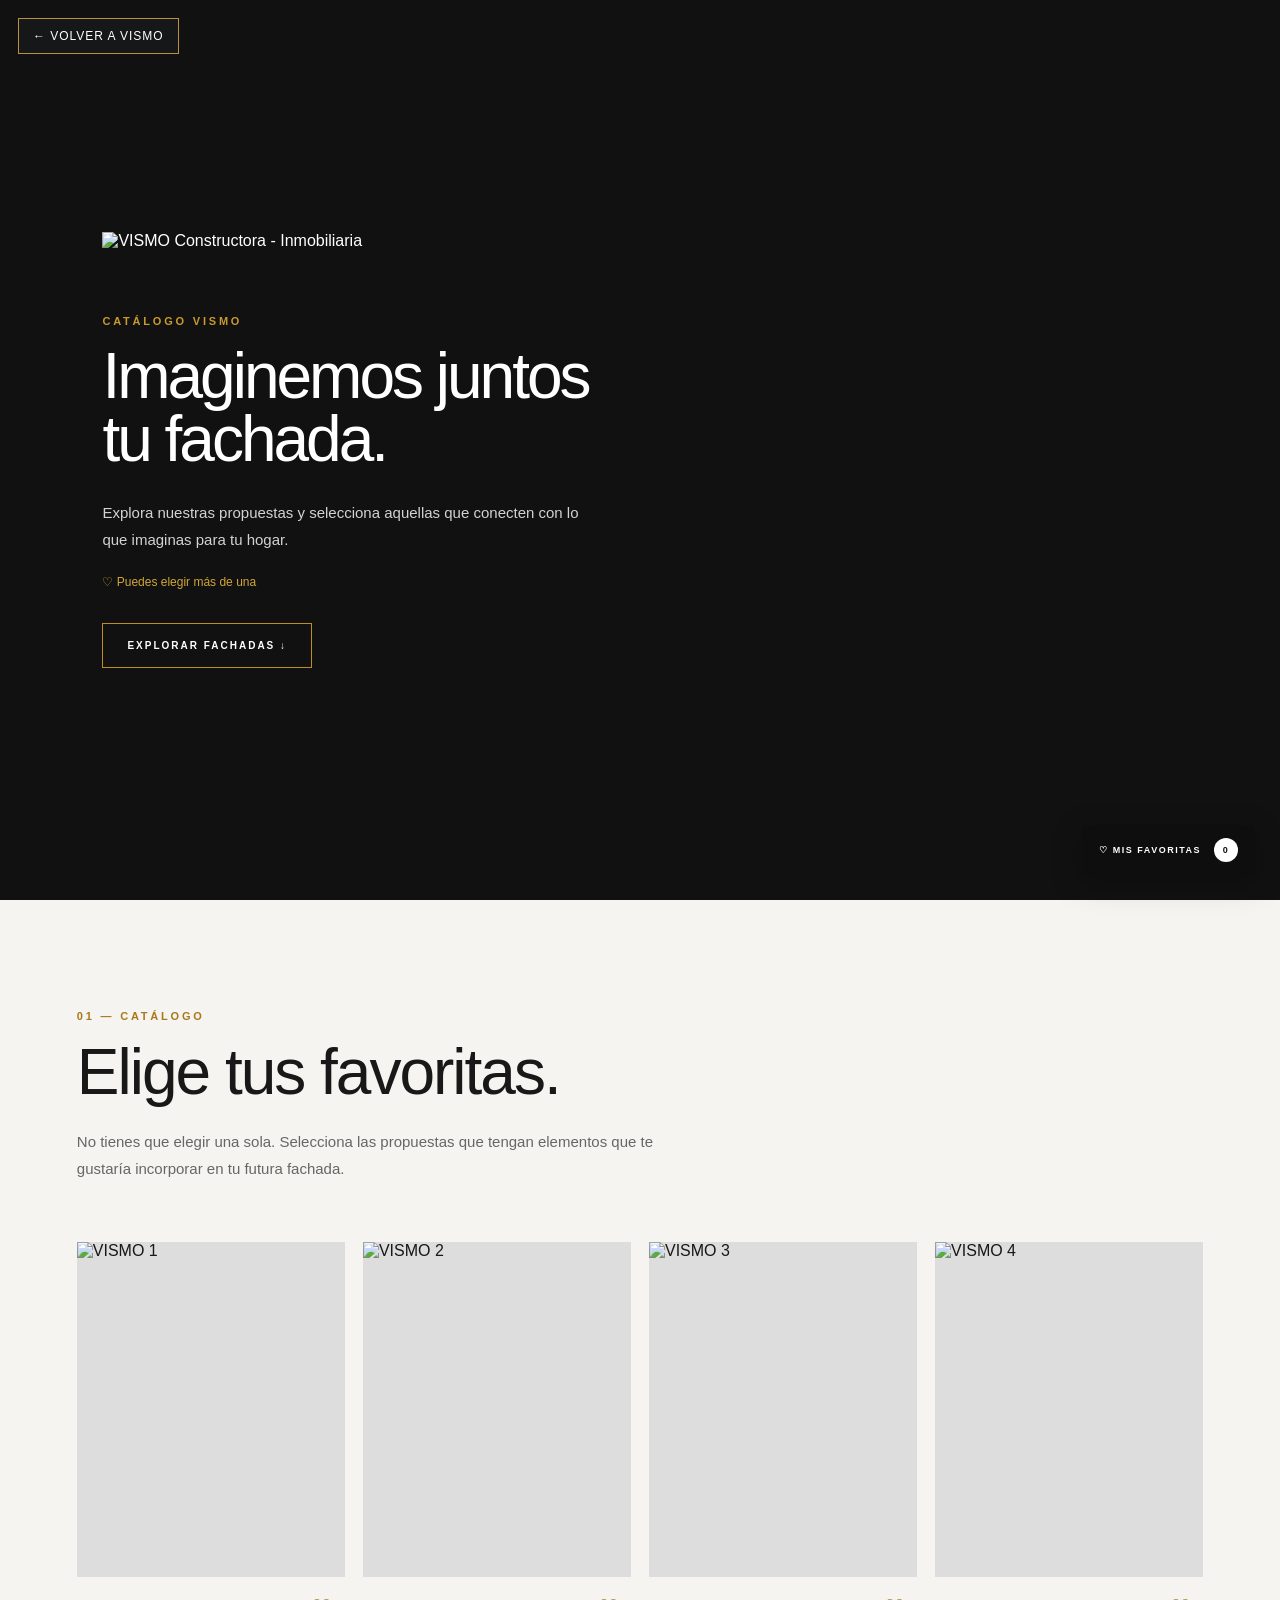
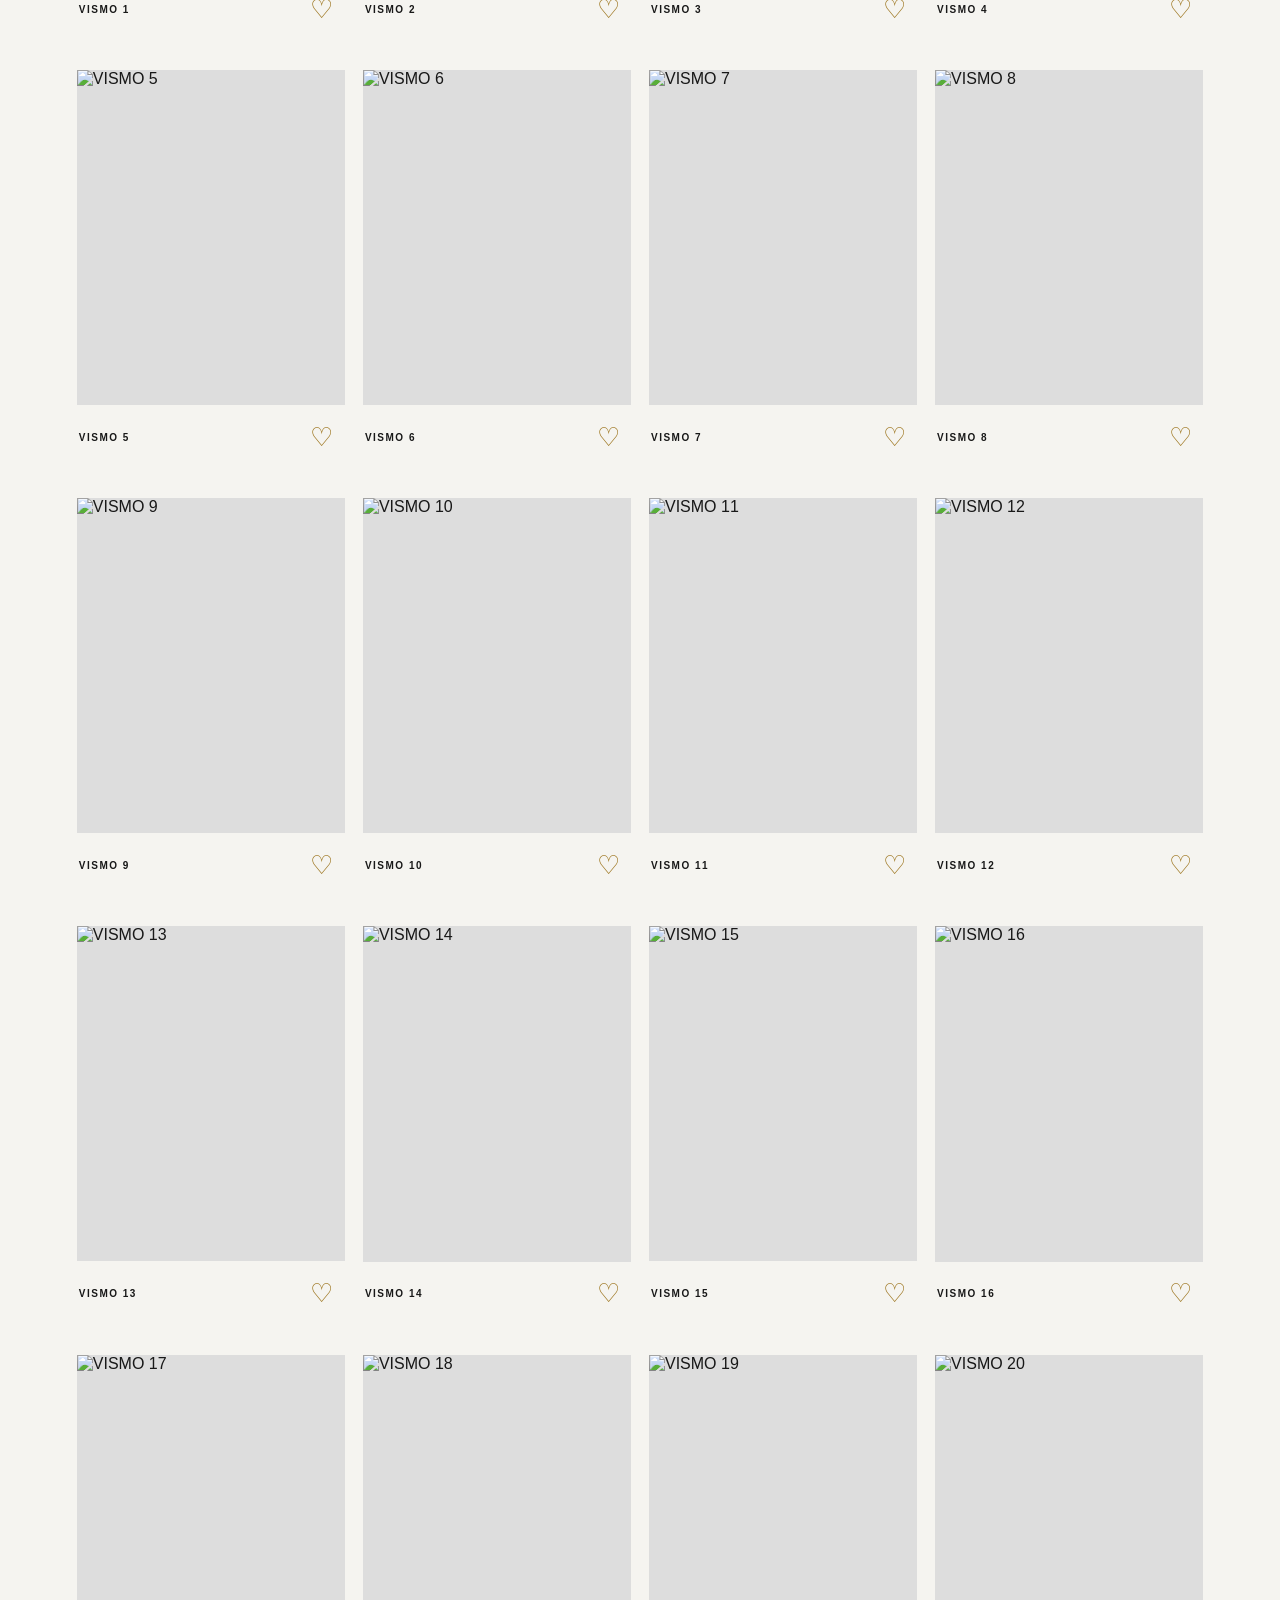
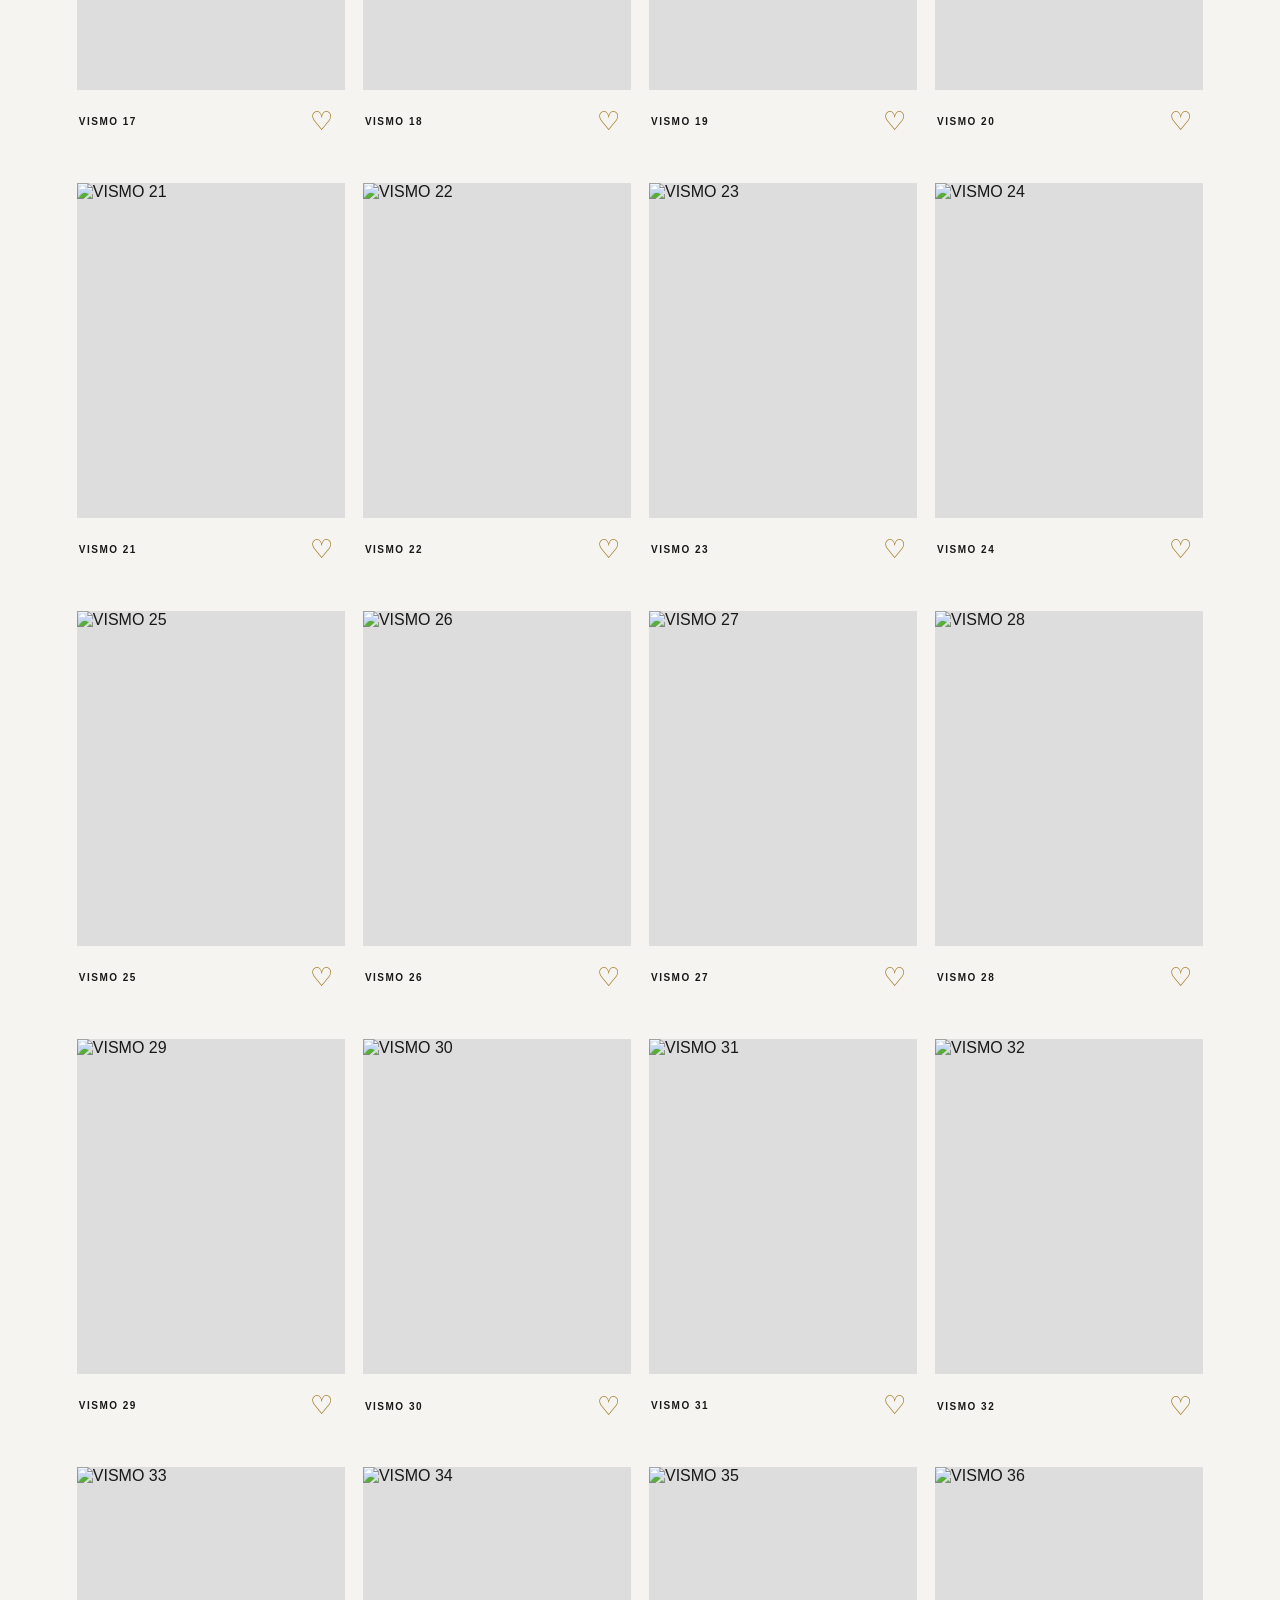
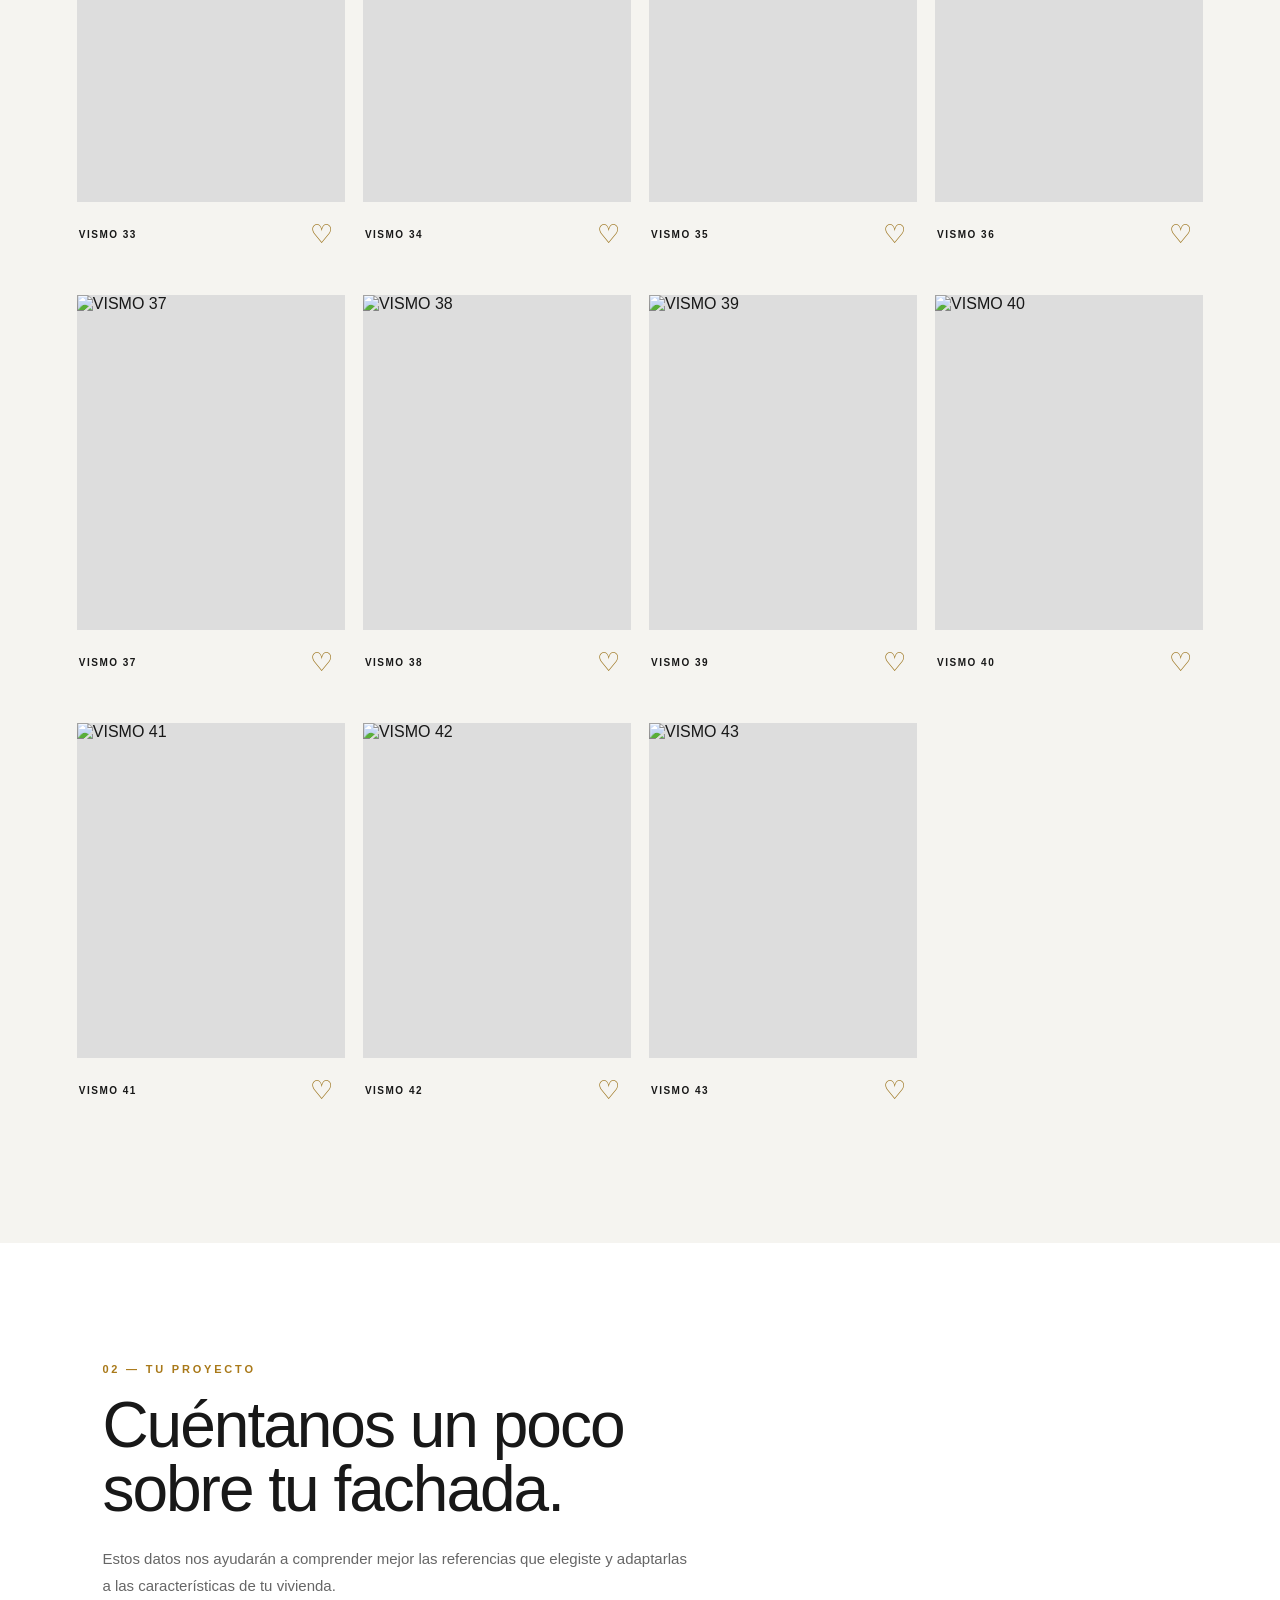
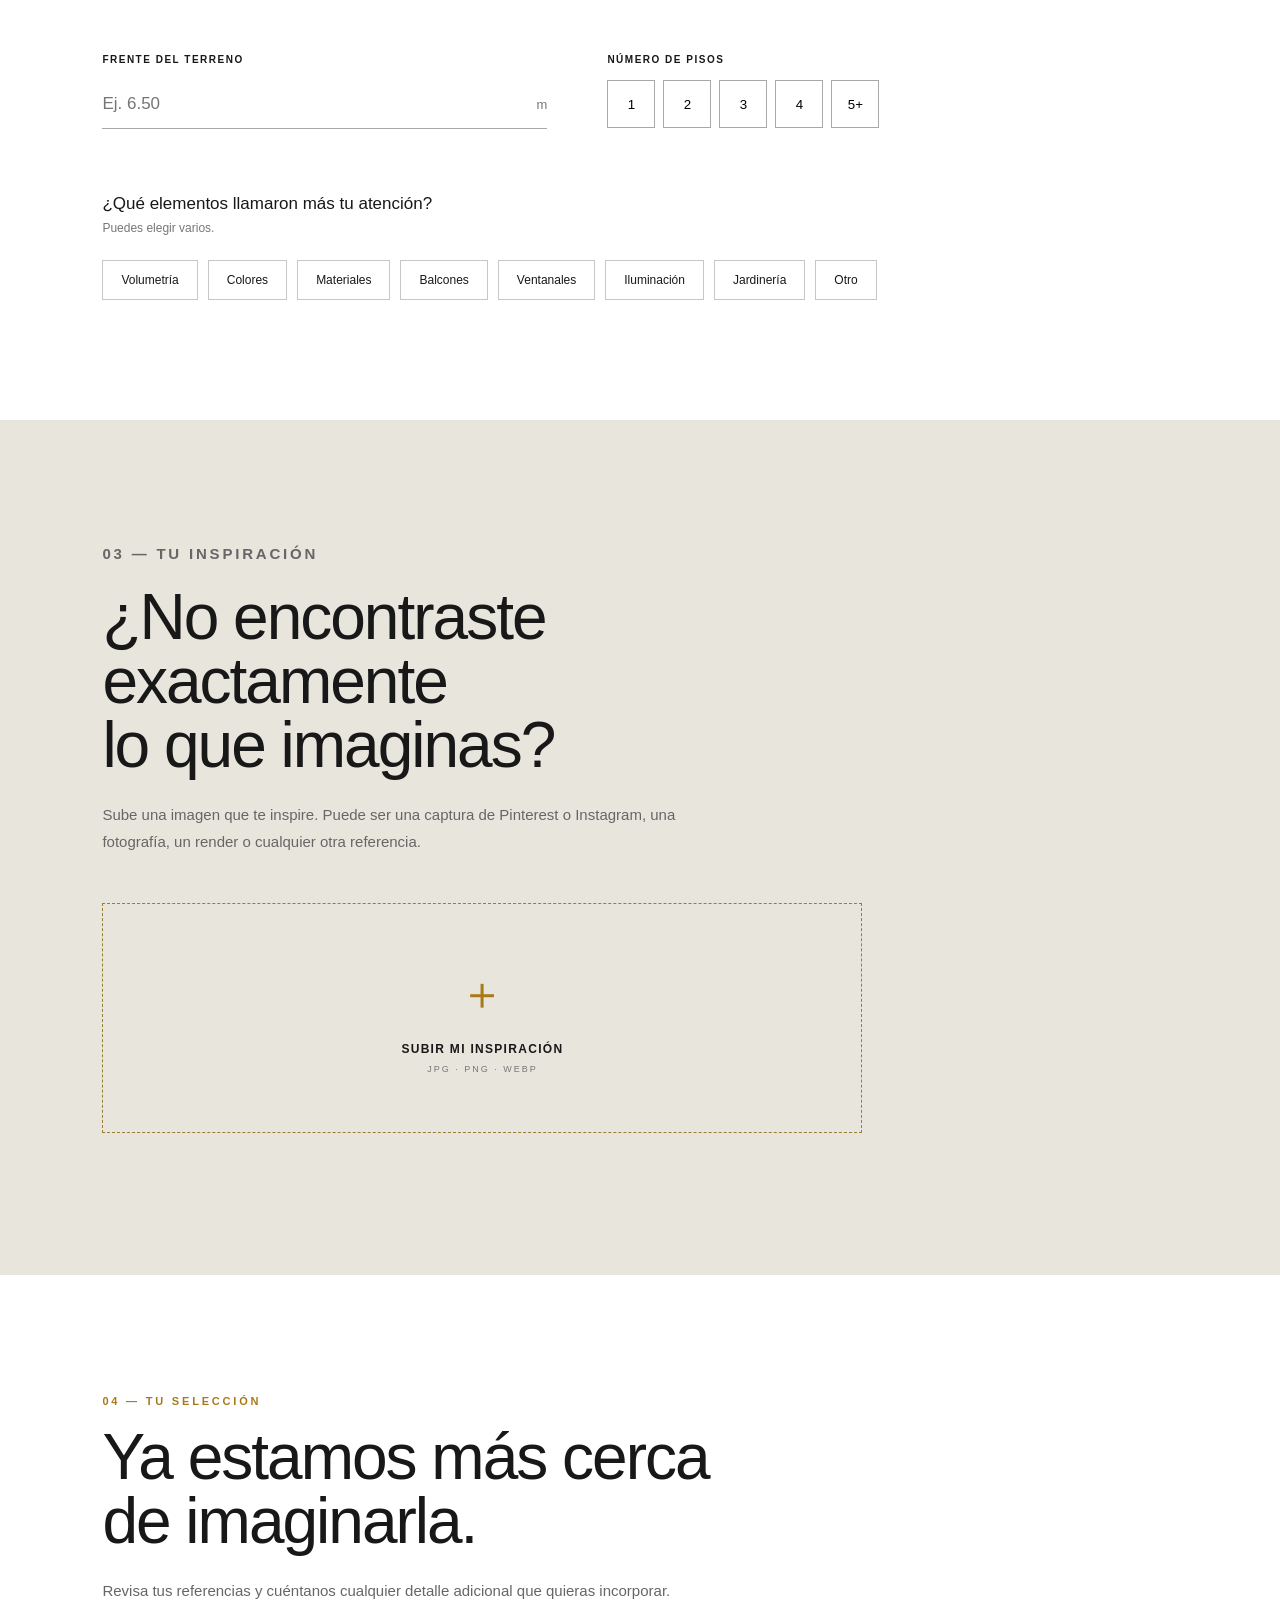
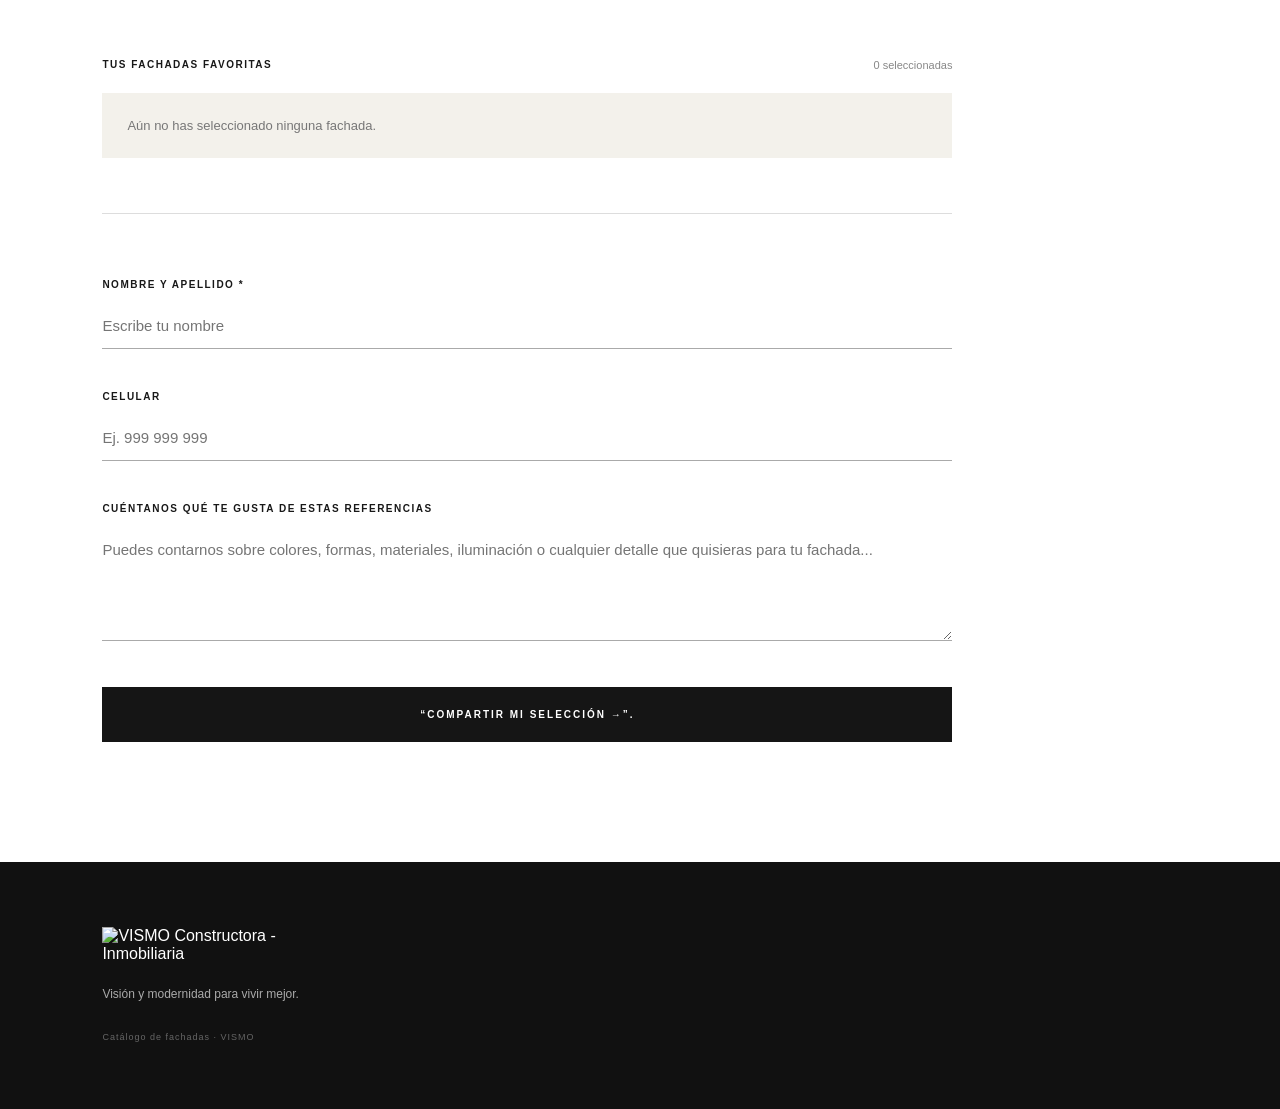
==== catalogo/index.html @ d779b37c "Add files via upload" ====
<!DOCTYPE html>
<html lang="es">

<head>
    <meta charset="UTF-8">

    <meta
        name="viewport"
        content="width=device-width, initial-scale=1.0"
    >

    <title>Catálogo de Fachadas | VISMO</title>

    <link
        rel="stylesheet"
        href="style.css"
    >
</head>


<body><a href="../web/index.html" style="position:fixed;left:18px;top:18px;z-index:9999;background:#151719;color:#fff;padding:10px 14px;text-decoration:none;font:12px Arial;letter-spacing:.08em;border:1px solid #b99042">← VOLVER A VISMO</a>


<!-- =====================================================
     PORTADA
===================================================== -->

<header class="hero">

    <div class="hero-image"></div>

    <div class="hero-overlay"></div>


    <div class="hero-content">

        <img
            src="imagenes/logo-vismo.png"
            alt="VISMO Constructora - Inmobiliaria"
            class="logo-vismo"
        >


        <p class="eyebrow">
            CATÁLOGO VISMO
        </p>


        <h1>
            Imaginemos juntos<br>
            tu fachada.
        </h1>


        <p class="hero-text">

            Explora nuestras propuestas y selecciona aquellas
            que conecten con lo que imaginas para tu hogar.

        </p>


        <p class="hero-favoritas-info">
            ♡ Puedes elegir más de una
        </p>


        <a
            href="#catalogo"
            class="btn-explorar"
        >
            EXPLORAR FACHADAS ↓
        </a>

    </div>

</header>



<main>


<!-- =====================================================
     01 — CATÁLOGO
===================================================== -->

<section
    class="catalogo"
    id="catalogo"
>

    <div class="section-heading">

        <p class="section-number">
            01 — CATÁLOGO
        </p>


        <h2>
            Elige tus favoritas.
        </h2>


        <p>

            No tienes que elegir una sola.
            Selecciona las propuestas que tengan elementos
            que te gustaría incorporar en tu futura fachada.

        </p>

    </div>


    <!-- Las fachadas se generan desde script.js -->

    <div
        class="fachadas-grid"
        id="fachadasGrid"
    ></div>

</section>



<!-- =====================================================
     02 — TU PROYECTO
===================================================== -->

<section class="proyecto">

    <div class="proyecto-container">


        <p class="section-number">
            02 — TU PROYECTO
        </p>


        <h2>
            Cuéntanos un poco<br>
            sobre tu fachada.
        </h2>


        <p class="section-description">

            Estos datos nos ayudarán a comprender mejor
            las referencias que elegiste y adaptarlas
            a las características de tu vivienda.

        </p>



        <div class="proyecto-grid">


            <!-- FRENTE -->

            <div class="campo-proyecto">

                <label for="frente">
                    Frente del terreno
                </label>


                <div class="input-medida">

                    <input
                        type="number"
                        id="frente"
                        min="1"
                        step="0.01"
                        placeholder="Ej. 6.50"
                    >

                    <span>
                        m
                    </span>

                </div>

            </div>



            <!-- PISOS -->

            <div class="campo-proyecto">

                <label>
                    Número de pisos
                </label>


                <div
                    class="pisos-opciones"
                    id="pisosOpciones"
                >

                    <button
                        type="button"
                        data-pisos="1"
                    >
                        1
                    </button>


                    <button
                        type="button"
                        data-pisos="2"
                    >
                        2
                    </button>


                    <button
                        type="button"
                        data-pisos="3"
                    >
                        3
                    </button>


                    <button
                        type="button"
                        data-pisos="4"
                    >
                        4
                    </button>


                    <button
                        type="button"
                        data-pisos="5+"
                    >
                        5+
                    </button>

                </div>

            </div>

        </div>



        <!-- PREFERENCIAS -->

        <div class="preferencias-bloque">


            <p class="preferencias-pregunta">
                ¿Qué elementos llamaron más tu atención?
            </p>


            <p class="preferencias-ayuda">
                Puedes elegir varios.
            </p>


            <div class="chips-preferencias">


                <label>

                    <input
                        type="checkbox"
                        value="Volumetría"
                    >

                    <span>
                        Volumetría
                    </span>

                </label>



                <label>

                    <input
                        type="checkbox"
                        value="Colores"
                    >

                    <span>
                        Colores
                    </span>

                </label>



                <label>

                    <input
                        type="checkbox"
                        value="Materiales"
                    >

                    <span>
                        Materiales
                    </span>

                </label>



                <label>

                    <input
                        type="checkbox"
                        value="Balcones"
                    >

                    <span>
                        Balcones
                    </span>

                </label>



                <label>

                    <input
                        type="checkbox"
                        value="Ventanales"
                    >

                    <span>
                        Ventanales
                    </span>

                </label>



                <label>

                    <input
                        type="checkbox"
                        value="Iluminación"
                    >

                    <span>
                        Iluminación
                    </span>

                </label>



                <label>

                    <input
                        type="checkbox"
                        value="Jardinería"
                    >

                    <span>
                        Jardinería
                    </span>

                </label>



                <label>

                    <input
                        type="checkbox"
                        value="Otro"
                    >

                    <span>
                        Otro
                    </span>

                </label>


            </div>

        </div>

    </div>

</section>



<!-- =====================================================
     03 — INSPIRACIÓN
===================================================== -->

<section class="referencia">

    <div class="referencia-content">


        <p class="section-number">
            03 — TU INSPIRACIÓN
        </p>


        <h2>
            ¿No encontraste exactamente<br>
            lo que imaginas?
        </h2>


        <p>

            Sube una imagen que te inspire.
            Puede ser una captura de Pinterest o Instagram,
            una fotografía, un render o cualquier otra referencia.

        </p>



        <label
            class="upload-box"
            for="imagenReferencia"
        >


            <span class="upload-icon">
                ＋
            </span>


            <span class="upload-title">
                SUBIR MI INSPIRACIÓN
            </span>


            <span class="upload-subtitle">
                JPG · PNG · WEBP
            </span>


        </label>



        <input
            type="file"
            id="imagenReferencia"
            accept="image/png,image/jpeg,image/webp"
            hidden
        >


        <div id="previewReferencia"></div>


    </div>

</section>



<!-- =====================================================
     04 — SELECCIÓN Y FORMULARIO
===================================================== -->

<section
    class="formulario-section"
    id="formulario"
>


    <div class="formulario-container">


        <p class="section-number">
            04 — TU SELECCIÓN
        </p>


        <h2>
            Ya estamos más cerca<br>
            de imaginarla.
        </h2>


        <p class="form-intro">

            Revisa tus referencias y cuéntanos cualquier
            detalle adicional que quieras incorporar.

        </p>



        <!-- FAVORITAS -->

        <div class="resumen-favoritas">


            <div class="resumen-titulo">

                <p>
                    TUS FACHADAS FAVORITAS
                </p>


                <span id="cantidadResumen">
                    0 seleccionadas
                </span>

            </div>



            <div
                class="favoritas-miniaturas"
                id="favoritasMiniaturas"
            >

                <p class="sin-favoritas">
                    Aún no has seleccionado ninguna fachada.
                </p>

            </div>

        </div>



        <!-- =================================================
             FORMULARIO BASIN
        ================================================= -->


        <form
            id="formPreferencias"
            action="https://usebasin.com/f/064ac238b4b1"
            method="POST"
            enctype="multipart/form-data"
        >


            <!-- NOMBRE -->

            <div class="campo">

                <label for="nombre">
                    Nombre y apellido *
                </label>


                <input
                    type="text"
                    id="nombre"
                    name="Nombre del cliente"
                    placeholder="Escribe tu nombre"
                    required
                >

            </div>



            <!-- CELULAR -->

            <div class="campo">

                <label for="celular">
                    Celular
                </label>


                <input
                    type="tel"
                    id="celular"
                    name="Celular"
                    placeholder="Ej. 999 999 999"
                >

            </div>



            <!-- COMENTARIO -->

            <div class="campo">

                <label for="comentario">
                    Cuéntanos qué te gusta de estas referencias
                </label>


                <textarea
                    id="comentario"
                    name="Comentarios del cliente"
                    rows="5"
                    placeholder="Puedes contarnos sobre colores, formas, materiales, iluminación o cualquier detalle que quisieras para tu fachada..."
                ></textarea>

            </div>



            <!-- DATOS QUE COMPLETARÁ JAVASCRIPT -->

            <input
                type="hidden"
                id="favoritasInput"
                name="Fachadas VISMO seleccionadas"
            >


            <input
                type="hidden"
                id="pisosInput"
                name="Número de pisos"
            >


            <input
                type="hidden"
                id="preferenciasInput"
                name="Elementos que le gustan"
            >


            <input
                type="hidden"
                id="frenteInput"
                name="Frente del terreno"
            >



            <!-- BOTÓN -->

            <button
                type="submit"
                class="btn-enviar"
            >

                “COMPARTIR MI SELECCIÓN →”.

            </button>


        </form>


    </div>

</section>


</main>



<!-- =====================================================
     BOTÓN FLOTANTE FAVORITAS
===================================================== -->

<button
    class="favoritas-flotante"
    id="favoritasFlotante"
    type="button"
>

    ♡ MIS FAVORITAS

    <span id="contadorFavoritas">
        0
    </span>

</button>



<!-- =====================================================
     MODAL FACHADA
===================================================== -->

<div
    class="modal"
    id="modal"
>


    <!-- CERRAR -->

    <button
        class="modal-cerrar"
        id="modalCerrar"
        type="button"
        aria-label="Cerrar"
    >
        ×
    </button>



    <!-- ANTERIOR -->

    <button
        class="modal-anterior"
        id="modalAnterior"
        type="button"
        aria-label="Fachada anterior"
    >
        ‹
    </button>



    <!-- CONTENIDO -->

    <div class="modal-contenido">


        <div class="modal-imagen-wrap">


            <img
                id="modalImagen"
                src=""
                alt="Fachada VISMO"
            >


            <!-- LOGO COMPLETO VISMO -->

            <img
                src="imagenes/logo-vismo.png"
                alt="VISMO"
                class="marca-modal"
            >


        </div>



        <p id="modalNumero"></p>



        <button
            class="modal-favorita"
            id="modalFavorita"
            type="button"
        >

            ♡ AGREGAR A FAVORITAS

        </button>


    </div>



    <!-- SIGUIENTE -->

    <button
        class="modal-siguiente"
        id="modalSiguiente"
        type="button"
        aria-label="Siguiente fachada"
    >
        ›
    </button>


</div>



<!-- =====================================================
     FOOTER
===================================================== -->

<footer>


    <img
        src="imagenes/logo-vismo.png"
        alt="VISMO Constructora - Inmobiliaria"
        class="footer-logo-img"
    >


    <p>
        Visión y modernidad para vivir mejor.
    </p>


    <small>
        Catálogo de fachadas · VISMO
    </small>


</footer>



<!-- =====================================================
     JAVASCRIPT
===================================================== -->

<script src="script.js"></script>


</body>

</html>
---- catalogo/style.css ----
/* =========================================================
   VISMO — CATÁLOGO DE FACHADAS
========================================================= */

* {
    margin: 0;
    padding: 0;
    box-sizing: border-box;
}

html {
    scroll-behavior: smooth;
}

body {
    font-family: Arial, Helvetica, sans-serif;
    background: #f5f4f0;
    color: #181818;
    overflow-x: hidden;
}

button,
input,
textarea {
    font-family: inherit;
}


/* =========================================================
   PORTADA
========================================================= */

.hero {
    position: relative;
    width: 100%;
    min-height: 100vh;

    display: flex;
    align-items: center;

    padding: 60px 8%;

    background: #111;
    color: #fff;

    overflow: hidden;
}

.hero-image {
    position: absolute;

    top: 0;
    right: 0;

    width: 72%;
    height: 100%;

    background-image: url("imagenes/portada-fachada.png");
    background-size: cover;
    background-position: center;
    background-repeat: no-repeat;

    z-index: 1;
}

.hero-overlay {
    position: absolute;
    inset: 0;

    z-index: 2;

    background:
        linear-gradient(
            90deg,
            #111 0%,
            #111 25%,
            rgba(17,17,17,.98) 32%,
            rgba(17,17,17,.90) 39%,
            rgba(17,17,17,.66) 48%,
            rgba(17,17,17,.25) 61%,
            rgba(17,17,17,.05) 78%,
            rgba(17,17,17,0) 100%
        );
}

.hero-content {
    position: relative;

    z-index: 3;

    width: 46%;
    max-width: 650px;
}

.logo-vismo {
    display: block;

    width: 270px;
    max-width: 75%;
    height: auto;

    margin-bottom: 65px;
}

.eyebrow,
.section-number {
    font-size: 11px;
    font-weight: 600;

    letter-spacing: 2.8px;

    margin-bottom: 18px;
}

.hero .eyebrow {
    color: #c99a2e;
}

.hero h1 {
    max-width: 620px;

    font-size: clamp(48px, 5vw, 76px);
    line-height: .98;

    font-weight: 400;

    letter-spacing: -3px;

    margin-bottom: 30px;
}

.hero-text {
    max-width: 510px;

    color: #d3d3d3;

    font-size: 15px;
    line-height: 1.75;

    margin-bottom: 22px;
}

.hero-favoritas-info {
    color: #d2a637;

    font-size: 12px;

    margin-bottom: 34px;
}

.btn-explorar {
    display: inline-block;

    padding: 16px 24px;

    border: 1px solid #bd8d22;

    color: #fff;

    text-decoration: none;

    font-size: 10px;
    font-weight: 600;

    letter-spacing: 2px;

    transition: .25s;
}

.btn-explorar:hover {
    background: #bd8d22;
    color: #111;
}


/* =========================================================
   TÍTULOS GENERALES
========================================================= */

.section-number {
    color: #a97919;
}

.section-heading h2,
.proyecto h2,
.referencia h2,
.formulario-section h2 {
    font-size: clamp(42px, 5vw, 68px);

    line-height: 1;

    font-weight: 400;

    letter-spacing: -2px;

    margin-bottom: 24px;
}

.section-heading > p:last-child,
.section-description,
.referencia-content > p,
.form-intro {
    max-width: 590px;

    color: #666;

    font-size: 15px;
    line-height: 1.8;
}


/* =========================================================
   CATÁLOGO
========================================================= */

.catalogo {
    padding: 110px 6% 130px;

    background: #f5f4f0;
}

.section-heading {
    max-width: 720px;

    margin-bottom: 60px;
}

.fachadas-grid {
    display: grid;

    grid-template-columns:
        repeat(4, minmax(0, 1fr));

    gap: 38px 18px;
}

.fachada-card {
    min-width: 0;
}

.fachada-imagen {
    position: relative;

    width: 100%;

    aspect-ratio: 4 / 5;

    overflow: hidden;

    background: #ddd;

    cursor: pointer;
}

.fachada-imagen .imagen-fachada {
    display: block;

    width: 100%;
    height: 100%;

    object-fit: cover;

    transition: transform .45s ease;
}

.fachada-imagen:hover .imagen-fachada {
    transform: scale(1.025);
}


/* MARCA PEQUEÑA DEL CATÁLOGO */

.fachada-imagen .marca-agua {
    position: absolute;

    top: 14px;
    right: 14px;

    width: 38px;
    height: auto;

    object-fit: contain;

    opacity: .85;

    pointer-events: none;

    z-index: 5;
}

.fachada-info {
    min-height: 55px;

    display: flex;

    align-items: center;
    justify-content: space-between;

    padding: 9px 2px 0;
}

.fachada-numero {
    font-size: 10px;

    font-weight: 600;

    letter-spacing: 1.5px;
}

.btn-corazon {
    width: 42px;
    height: 42px;

    border: 0;

    background: transparent;

    color: #9a7118;

    font-size: 26px;

    cursor: pointer;

    transition: transform .2s ease;
}

.btn-corazon:hover {
    transform: scale(1.15);
}


/* =========================================================
   TU PROYECTO
========================================================= */

.proyecto {
    padding: 120px 8%;

    background: #fff;
}

.proyecto-container {
    max-width: 950px;
}

.section-description {
    margin-bottom: 55px;
}

.proyecto-grid {
    display: grid;

    grid-template-columns:
        repeat(2, minmax(0, 1fr));

    gap: 30px 60px;

    margin-bottom: 65px;
}

.campo-proyecto label {
    display: block;

    margin-bottom: 15px;

    font-size: 10px;
    font-weight: 600;

    letter-spacing: 1.5px;

    text-transform: uppercase;
}

.input-medida {
    display: flex;

    align-items: center;

    border-bottom: 1px solid #aaa;
}

.input-medida input {
    flex: 1;

    min-width: 0;

    padding: 14px 0;

    border: 0;
    outline: none;

    background: transparent;

    font-size: 17px;
}

.input-medida span {
    color: #777;

    font-size: 13px;
}


/* PISOS */

.pisos-opciones {
    display: flex;

    gap: 8px;
}

.pisos-opciones button {
    width: 48px;
    height: 48px;

    border: 1px solid #aaa;

    background: transparent;

    cursor: pointer;

    transition: .2s;
}

.pisos-opciones button:hover,
.pisos-opciones button.activo {
    border-color: #a97919;

    background: #a97919;

    color: #fff;
}


/* PREFERENCIAS */

.preferencias-pregunta {
    font-size: 17px;

    margin-bottom: 7px;
}

.preferencias-ayuda {
    color: #777;

    font-size: 12px;

    margin-bottom: 25px;
}

.chips-preferencias {
    display: flex;

    flex-wrap: wrap;

    gap: 10px;
}

.chips-preferencias label {
    cursor: pointer;
}

.chips-preferencias input {
    display: none;
}

.chips-preferencias span {
    display: inline-block;

    padding: 12px 18px;

    border: 1px solid #c7c7c7;

    font-size: 12px;

    transition: .2s;
}

.chips-preferencias input:checked + span {
    background: #181818;

    border-color: #181818;

    color: #fff;
}


/* =========================================================
   TU INSPIRACIÓN
========================================================= */

.referencia {
    padding: 120px 8%;

    background: #e8e5dd;
}

.referencia-content {
    max-width: 760px;
}

.upload-box {
    width: 100%;

    min-height: 230px;

    margin-top: 48px;

    padding: 30px;

    border: 1px dashed #9c7b32;

    display: flex;

    flex-direction: column;

    align-items: center;
    justify-content: center;

    text-align: center;

    cursor: pointer;

    transition: .25s;
}

.upload-box:hover {
    background: rgba(255,255,255,.35);
}

.upload-icon {
    color: #a97919;

    font-size: 46px;

    margin-bottom: 17px;
}

.upload-title {
    font-size: 12px;

    font-weight: 600;

    letter-spacing: 1.3px;

    margin-bottom: 8px;
}

.upload-subtitle {
    color: #777;

    font-size: 9px;

    letter-spacing: 2px;
}

#previewReferencia {
    margin-top: 22px;
}

#previewReferencia img {
    display: block;

    max-width: 300px;
    max-height: 360px;

    object-fit: cover;
}


/* =========================================================
   FORMULARIO
========================================================= */

.formulario-section {
    padding: 120px 8%;

    background: #fff;
}

.formulario-container {
    max-width: 850px;
}

.form-intro {
    margin-bottom: 55px;
}


/* =========================================================
   RESUMEN DE FAVORITAS
========================================================= */

.resumen-favoritas {
    margin-bottom: 65px;

    padding-bottom: 55px;

    border-bottom: 1px solid #ddd;
}

.resumen-titulo {
    display: flex;

    justify-content: space-between;

    gap: 20px;

    margin-bottom: 22px;
}

.resumen-titulo p {
    font-size: 10px;

    font-weight: 600;

    letter-spacing: 1.5px;
}

.resumen-titulo span {
    color: #888;

    font-size: 11px;
}

.favoritas-miniaturas {
    display: grid;

    grid-template-columns:
        repeat(4, minmax(0, 1fr));

    gap: 12px;
}

.sin-favoritas {
    grid-column: 1 / -1;

    padding: 25px;

    background: #f3f1eb;

    color: #777;

    font-size: 13px;
}

.favorita-mini {
    position: relative;

    aspect-ratio: 4 / 5;

    overflow: hidden;

    background: #ddd;
}

.favorita-mini img {
    width: 100%;
    height: 100%;

    object-fit: cover;
}

.favorita-mini-numero {
    position: absolute;

    left: 8px;
    bottom: 8px;

    padding: 6px 8px;

    background: rgba(0,0,0,.72);

    color: #fff;

    font-size: 9px;

    letter-spacing: 1px;
}

.quitar-favorita {
    position: absolute;

    top: 7px;
    right: 7px;

    width: 27px;
    height: 27px;

    border: 0;
    border-radius: 50%;

    background: rgba(255,255,255,.92);

    color: #111;

    cursor: pointer;
}


/* =========================================================
   CAMPOS DEL FORMULARIO
========================================================= */

.campo {
    margin-bottom: 42px;
}

.campo label {
    display: block;

    margin-bottom: 13px;

    font-size: 10px;
    font-weight: 600;

    letter-spacing: 1.5px;

    text-transform: uppercase;
}

.campo input,
.campo textarea {
    width: 100%;

    padding: 14px 0;

    border: 0;

    border-bottom: 1px solid #aaa;

    outline: none;

    background: transparent;

    color: #181818;

    font-size: 15px;
}

.campo input:focus,
.campo textarea:focus {
    border-bottom-color: #a97919;
}

.campo textarea {
    resize: vertical;
}

.btn-enviar {
    width: 100%;

    padding: 22px 25px;

    border: 0;

    background: #151515;

    color: #fff;

    font-size: 10px;

    font-weight: 600;

    letter-spacing: 2px;

    cursor: pointer;

    transition: .25s;
}

.btn-enviar:hover {
    background: #b88920;

    color: #111;
}

.btn-enviar:disabled {
    opacity: .55;

    cursor: wait;
}


/* =========================================================
   BOTÓN FLOTANTE FAVORITAS
========================================================= */

.favoritas-flotante {
    position: fixed;

    right: 25px;
    bottom: 25px;

    z-index: 500;

    padding: 13px 17px;

    border: 0;

    background: rgba(15,15,15,.95);

    color: #fff;

    box-shadow:
        0 8px 30px rgba(0,0,0,.25);

    font-size: 9px;

    font-weight: 600;

    letter-spacing: 1.5px;

    cursor: pointer;
}

.favoritas-flotante span {
    display: inline-flex;

    min-width: 24px;
    height: 24px;

    margin-left: 9px;

    align-items: center;
    justify-content: center;

    border-radius: 50%;

    background: #fff;

    color: #151515;
}


/* =========================================================
   MODAL — FACHADA ABIERTA
========================================================= */

.modal {
    position: fixed;

    inset: 0;

    z-index: 1000;

    display: none;

    align-items: center;
    justify-content: center;

    background: rgba(10,10,10,.97);
}

.modal.abierto {
    display: flex;
}

.modal-contenido {
    width: min(80%, 760px);

    max-height: 92vh;

    text-align: center;

    color: #fff;
}

.modal-imagen-wrap {
    position: relative;

    display: inline-block;

    max-width: 100%;
}

.modal-contenido #modalImagen {
    display: block;

    max-width: 100%;

    max-height: 74vh;

    object-fit: contain;
}


/* =========================================================
   LOGO VISMO EN FACHADA ABIERTA
   ABAJO Y CENTRADO
========================================================= */

.marca-modal {
    position: absolute;

    bottom: 15px;
    top: auto;

    left: 50%;
    right: auto;

    transform: translateX(-50%);

    width: 180px;
    height: auto;

    object-fit: contain;

    opacity: .85;

    pointer-events: none;

    z-index: 20;
}


#modalNumero {
    margin-top: 14px;

    font-size: 10px;

    letter-spacing: 2px;
}

.modal-cerrar {
    position: absolute;

    top: 20px;
    right: 28px;

    border: 0;

    background: transparent;

    color: #fff;

    font-size: 40px;

    cursor: pointer;
}

.modal-anterior,
.modal-siguiente {
    position: absolute;

    top: 50%;

    transform: translateY(-50%);

    padding: 20px;

    border: 0;

    background: transparent;

    color: #fff;

    font-size: 58px;

    cursor: pointer;
}

.modal-anterior {
    left: 15px;
}

.modal-siguiente {
    right: 15px;
}

.modal-favorita {
    margin-top: 17px;

    padding: 13px 20px;

    border: 1px solid #777;

    background: transparent;

    color: #fff;

    font-size: 9px;

    font-weight: 600;

    letter-spacing: 1.5px;

    cursor: pointer;
}


/* =========================================================
   PANTALLA DE AGRADECIMIENTO
========================================================= */

.gracias {
    max-width: 680px;

    padding: 30px 0 50px;
}

.gracias-simbolo {
    width: 58px;
    height: 58px;

    display: flex;

    align-items: center;
    justify-content: center;

    margin: 35px 0;

    border: 1px solid #b88920;

    border-radius: 50%;

    color: #b88920;

    font-size: 24px;
}

.gracias h2 {
    margin-bottom: 35px;
}

.gracias-texto {
    max-width: 570px;

    margin-bottom: 15px;

    color: #666;

    font-size: 15px;

    line-height: 1.8;
}

.gracias-seleccion {
    margin: 45px 0;

    padding: 25px 0;

    border-top: 1px solid #ddd;

    border-bottom: 1px solid #ddd;
}

.gracias-seleccion span {
    display: block;

    margin-bottom: 12px;

    color: #a97919;

    font-size: 9px;

    font-weight: 600;

    letter-spacing: 2px;
}

.gracias-seleccion strong {
    font-size: 14px;

    font-weight: 500;

    line-height: 1.8;
}

.gracias-frase {
    margin-top: 13px;

    color: #888;

    font-size: 11px;
}


/* POR SEGURIDAD:
   NO MOSTRAR LOGO EN LA PANTALLA FINAL */

.gracias-logo {
    display: none !important;
}


/* =========================================================
   FOOTER
========================================================= */

footer {
    padding: 65px 8%;

    background: #111;

    color: #fff;
}

.footer-logo-img {
    display: block;

    width: 200px;

    margin-bottom: 24px;
}

footer > p {
    margin-bottom: 25px;

    color: #aaa;

    font-size: 12px;
}

footer small {
    color: #666;

    font-size: 9px;

    letter-spacing: 1px;
}


/* =========================================================
   TABLET
========================================================= */

@media (max-width: 1000px) {

    .hero-content {
        width: 55%;
    }

    .fachadas-grid {
        grid-template-columns:
            repeat(3, minmax(0, 1fr));
    }

}


/* =========================================================
   CELULAR
========================================================= */

@media (max-width: 700px) {

    .hero {
        min-height: 100svh;

        align-items: flex-end;

        padding:
            30px 22px 65px;
    }


    .hero-image {
        left: 0;

        width: 100%;
        height: 62%;

        background-position:
            67% center;
    }


    .hero-overlay {
        background:
            linear-gradient(
                0deg,
                #111 0%,
                #111 37%,
                rgba(17,17,17,.98) 43%,
                rgba(17,17,17,.82) 52%,
                rgba(17,17,17,.28) 70%,
                rgba(17,17,17,.05) 100%
            );
    }


    .hero-content {
        width: 100%;
    }


    .logo-vismo {
        width: 190px;

        margin-bottom: 35px;
    }


    .hero h1 {
        font-size:
            clamp(42px, 12vw, 57px);

        letter-spacing: -2px;
    }


    .hero-text {
        font-size: 13px;
    }


    /* CATÁLOGO */

    .catalogo {
        padding:
            80px 16px 100px;
    }


    .section-heading h2,
    .proyecto h2,
    .referencia h2,
    .formulario-section h2 {

        font-size: 42px;

        letter-spacing: -1.5px;
    }


    .fachadas-grid {
        grid-template-columns:
            repeat(2, minmax(0, 1fr));

        gap: 27px 9px;
    }


    .fachada-imagen .marca-agua {
        top: 9px;
        right: 9px;

        width: 29px;
    }


    /* PROYECTO */

    .proyecto,
    .referencia,
    .formulario-section {

        padding:
            85px 22px;
    }


    .proyecto-grid {
        grid-template-columns: 1fr;

        gap: 40px;

        margin-bottom: 55px;
    }


    .chips-preferencias {
        gap: 7px;
    }


    .chips-preferencias span {
        padding: 11px 13px;

        font-size: 11px;
    }


    /* FAVORITAS */

    .favoritas-miniaturas {
        grid-template-columns:
            repeat(3, minmax(0, 1fr));
    }


    .favoritas-flotante {
        left: 18px;
        right: 18px;
        bottom: 18px;

        width:
            calc(100% - 36px);

        text-align: center;
    }


    /* MODAL */

    .modal-contenido {
        width: 88%;
    }


    .modal-anterior,
    .modal-siguiente {

        padding: 7px;

        font-size: 42px;
    }


    .modal-anterior {
        left: 1px;
    }


    .modal-siguiente {
        right: 1px;
    }


    /* LOGO VISMO EN MODAL MÓVIL */

    .marca-modal {
        bottom: 12px;

        width: 135px;
    }


    /* FOOTER */

    footer {
        padding:
            60px 22px 110px;
    }

}
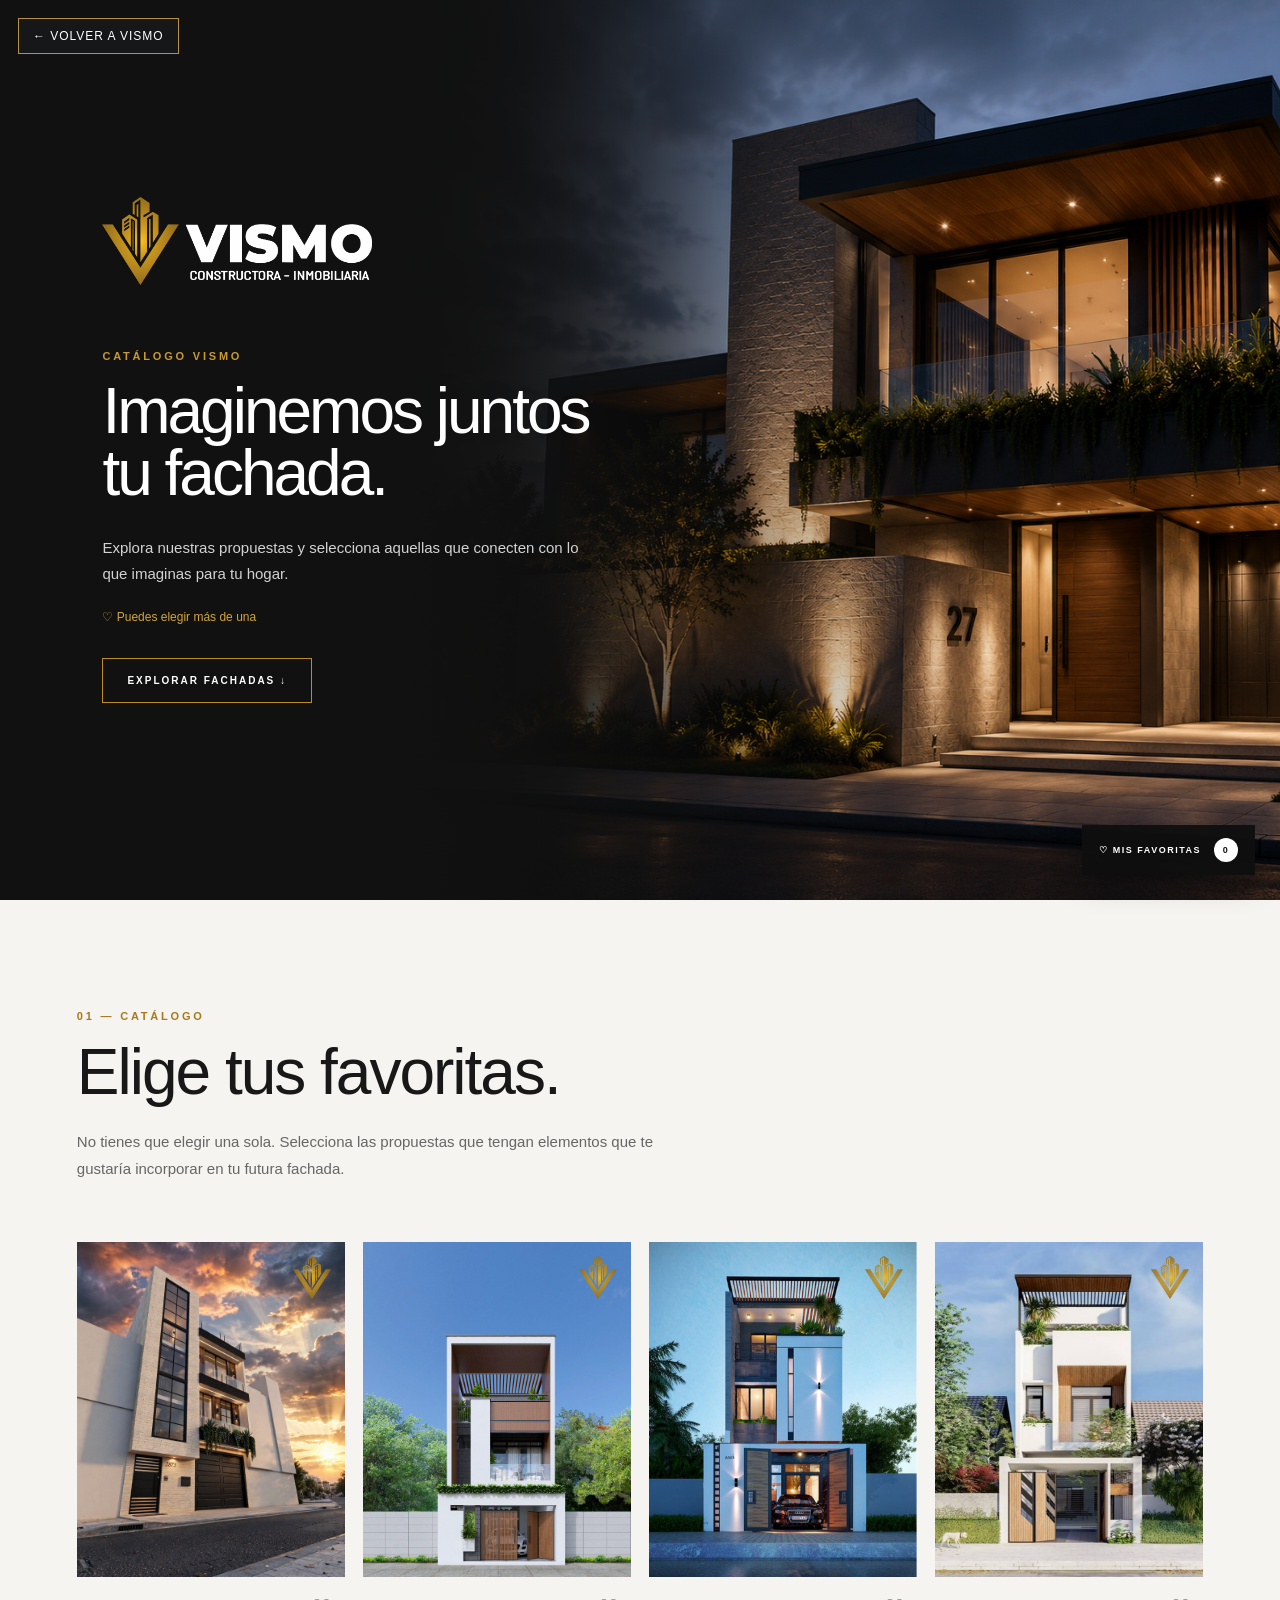
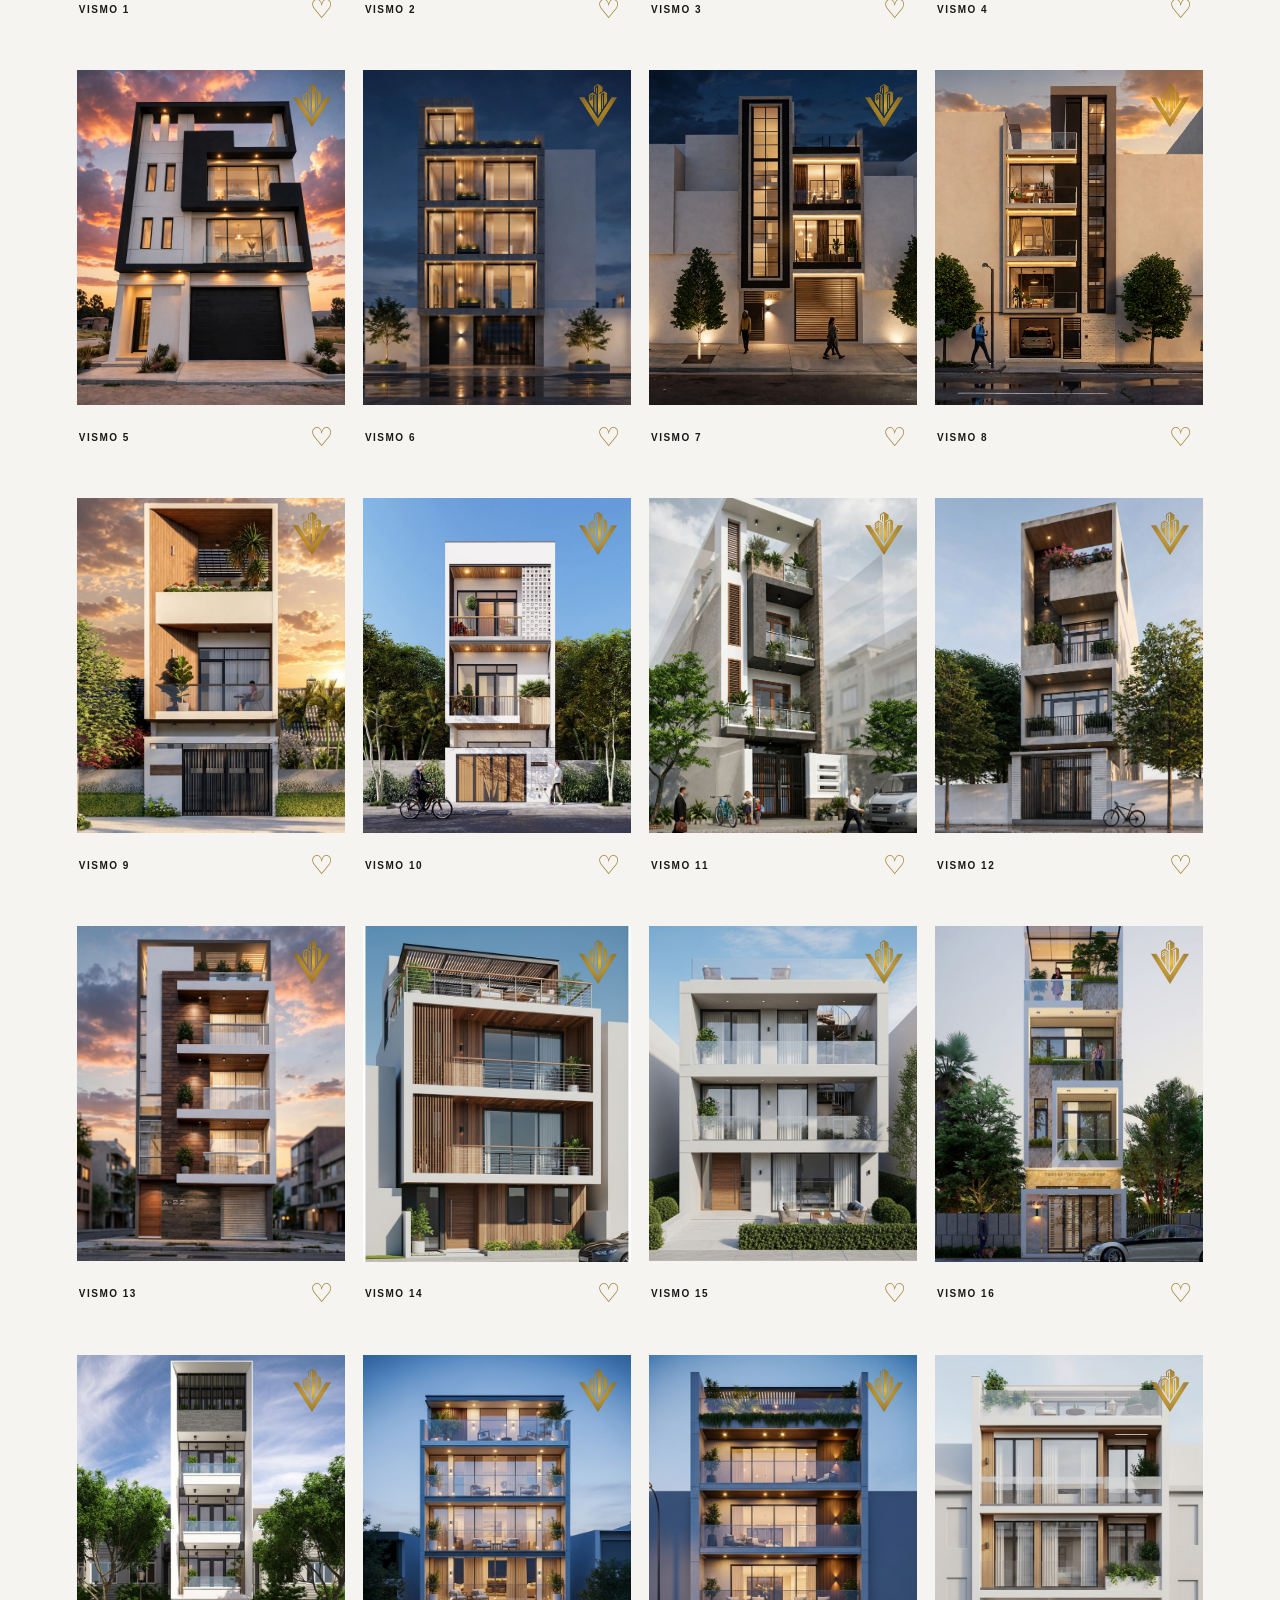
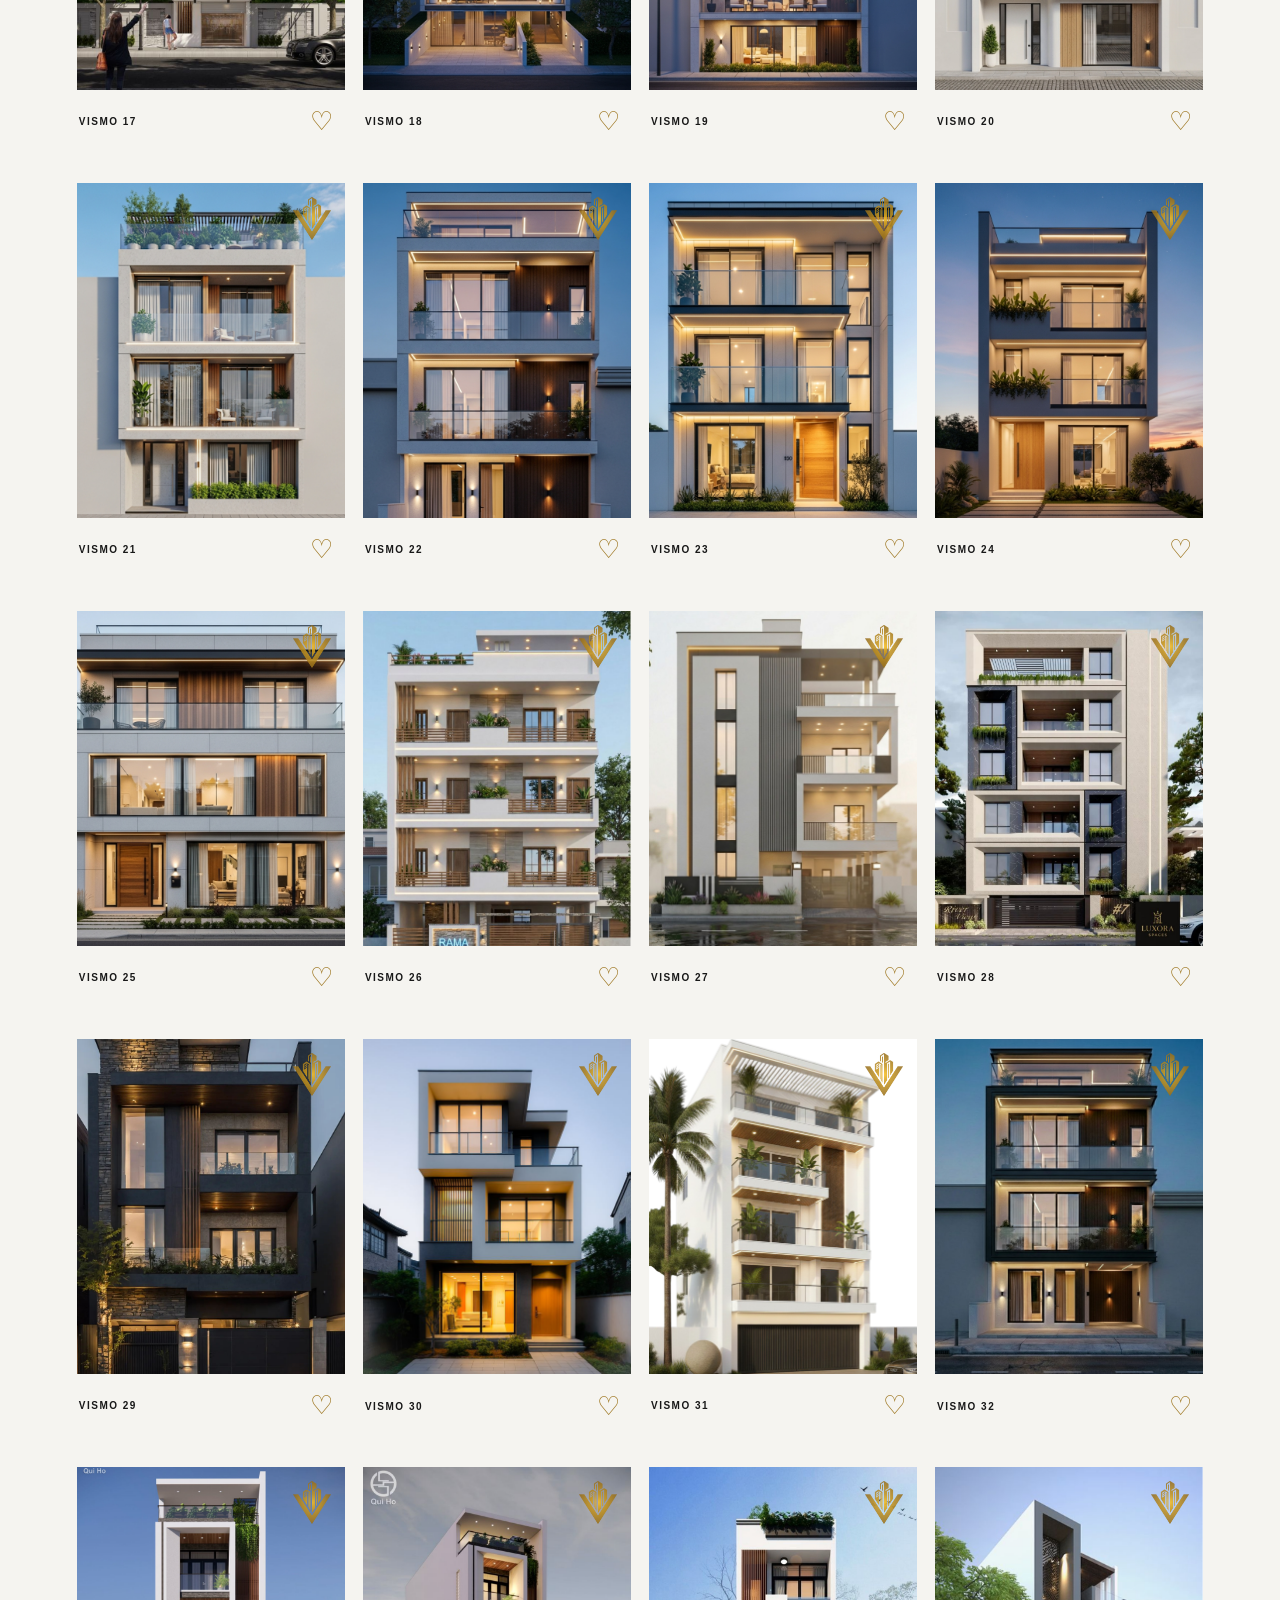
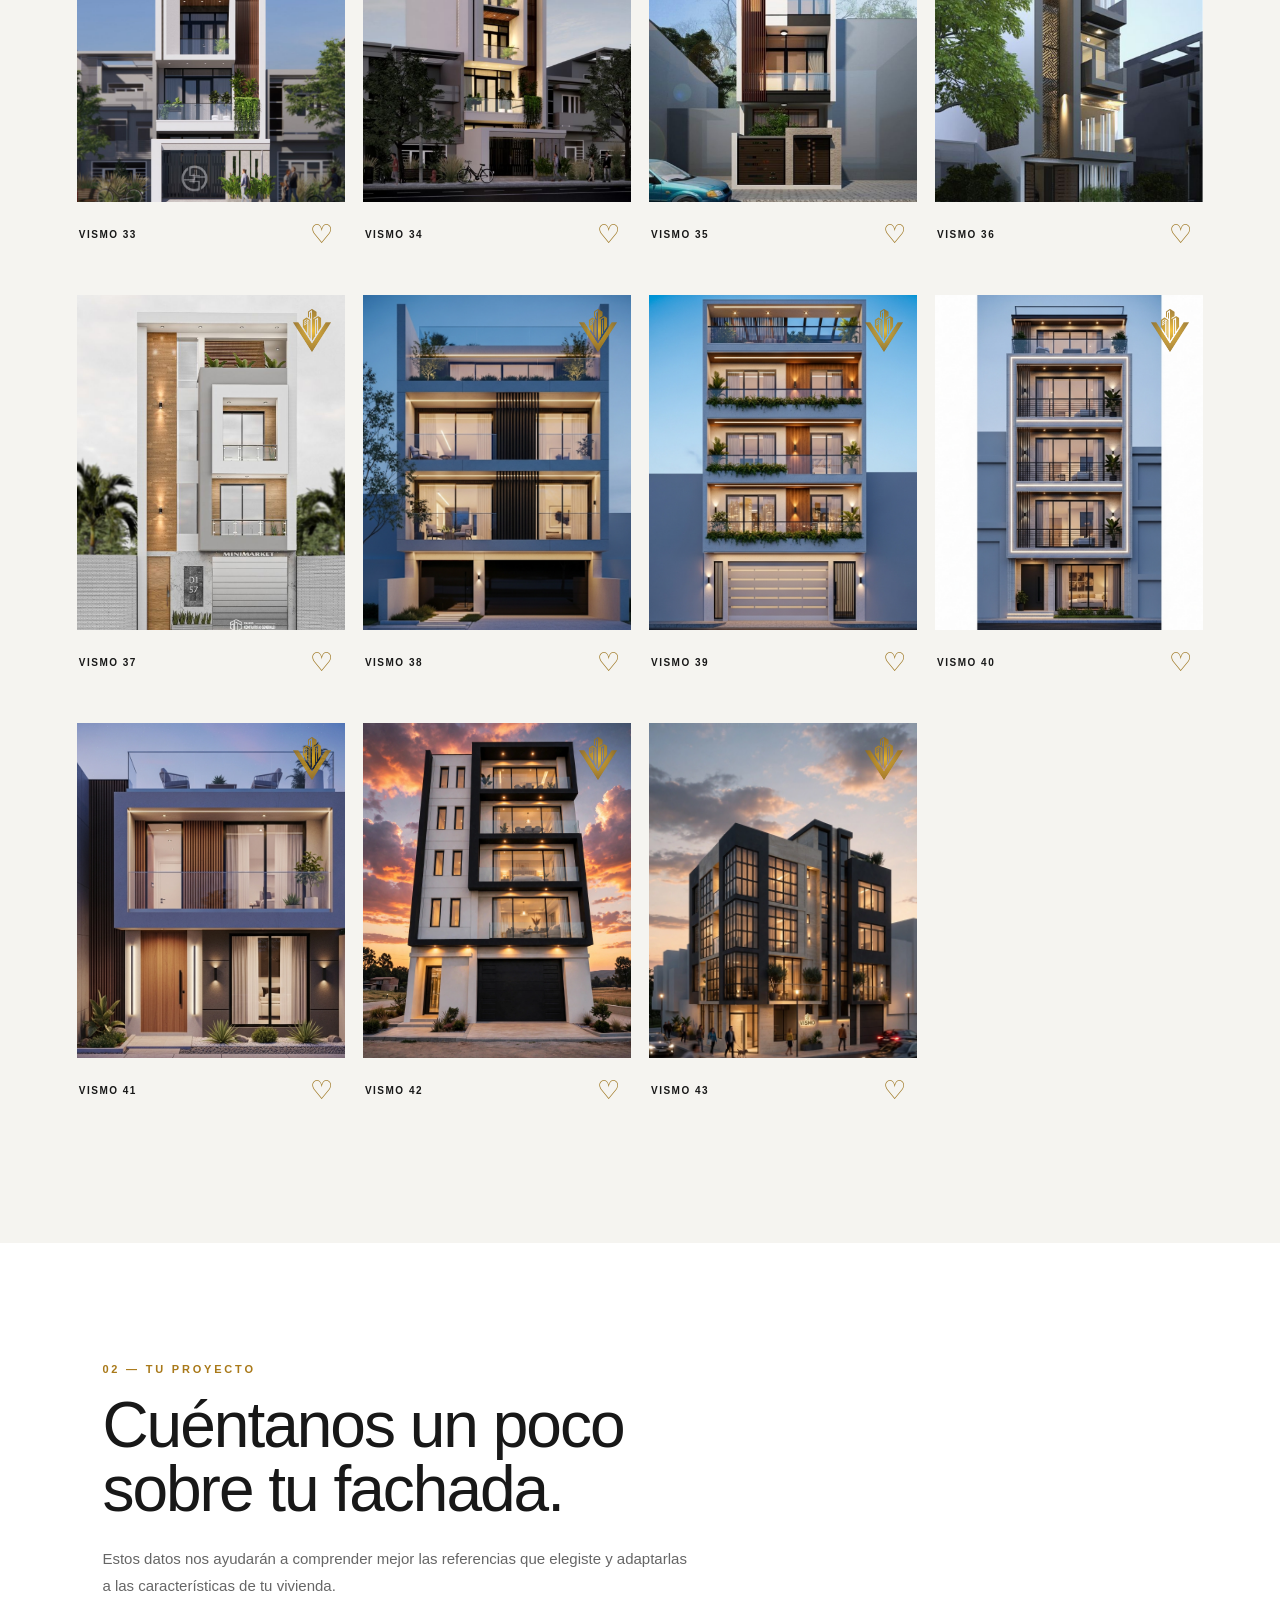
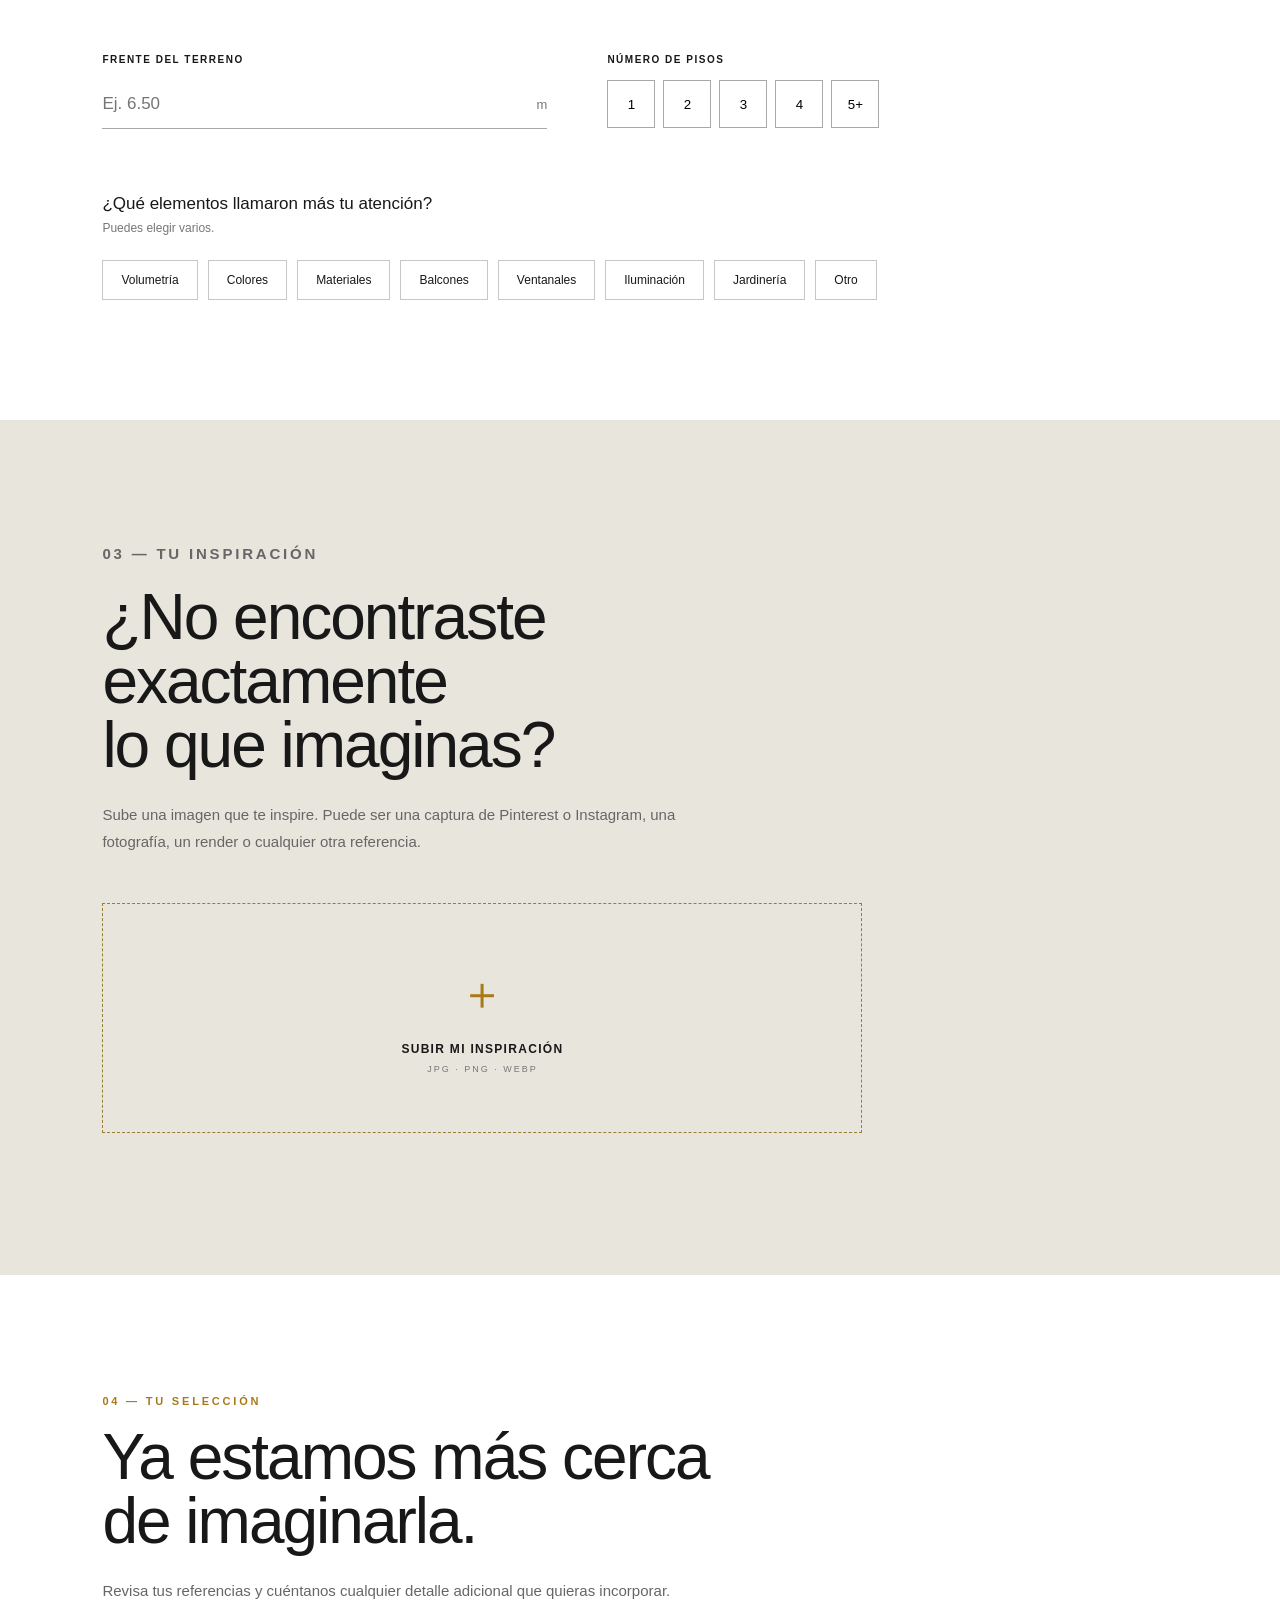
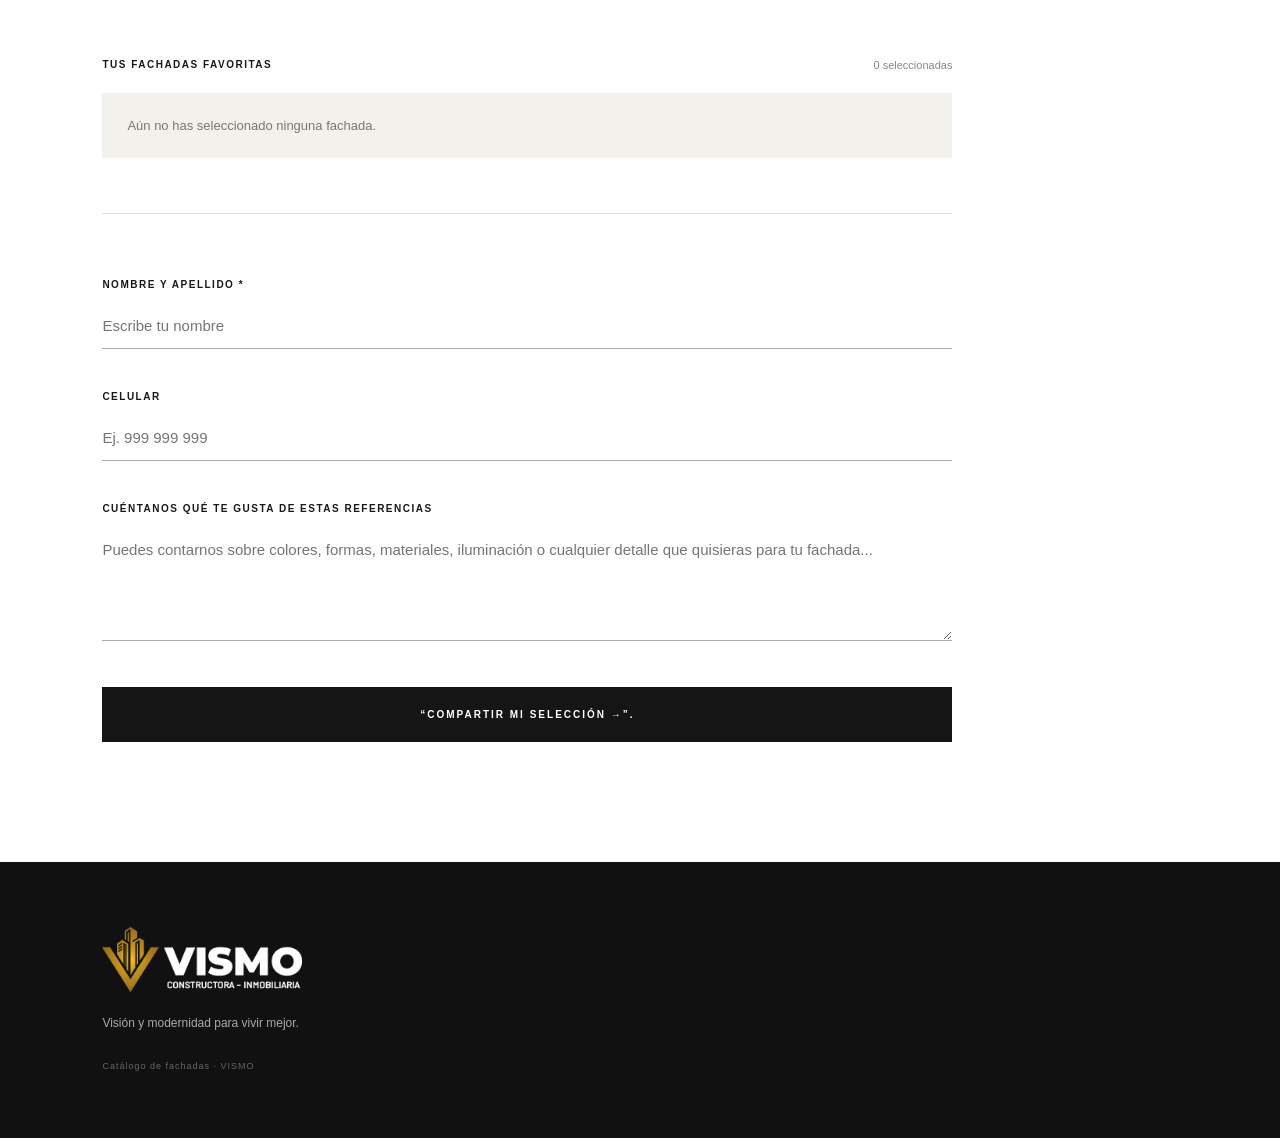
==== commit 807c2041: "Update index.html" ====
--- a/catalogo/index.html
+++ b/catalogo/index.html
@@ -15,6 +15,8 @@
         rel="stylesheet"
         href="style.css"
     >
+  <link rel="icon" type="image/png" href="../vismo-icon.png?v=37">
+  <link rel="shortcut icon" type="image/png" href="../vismo-icon.png?v=37">
 </head>
 
 
